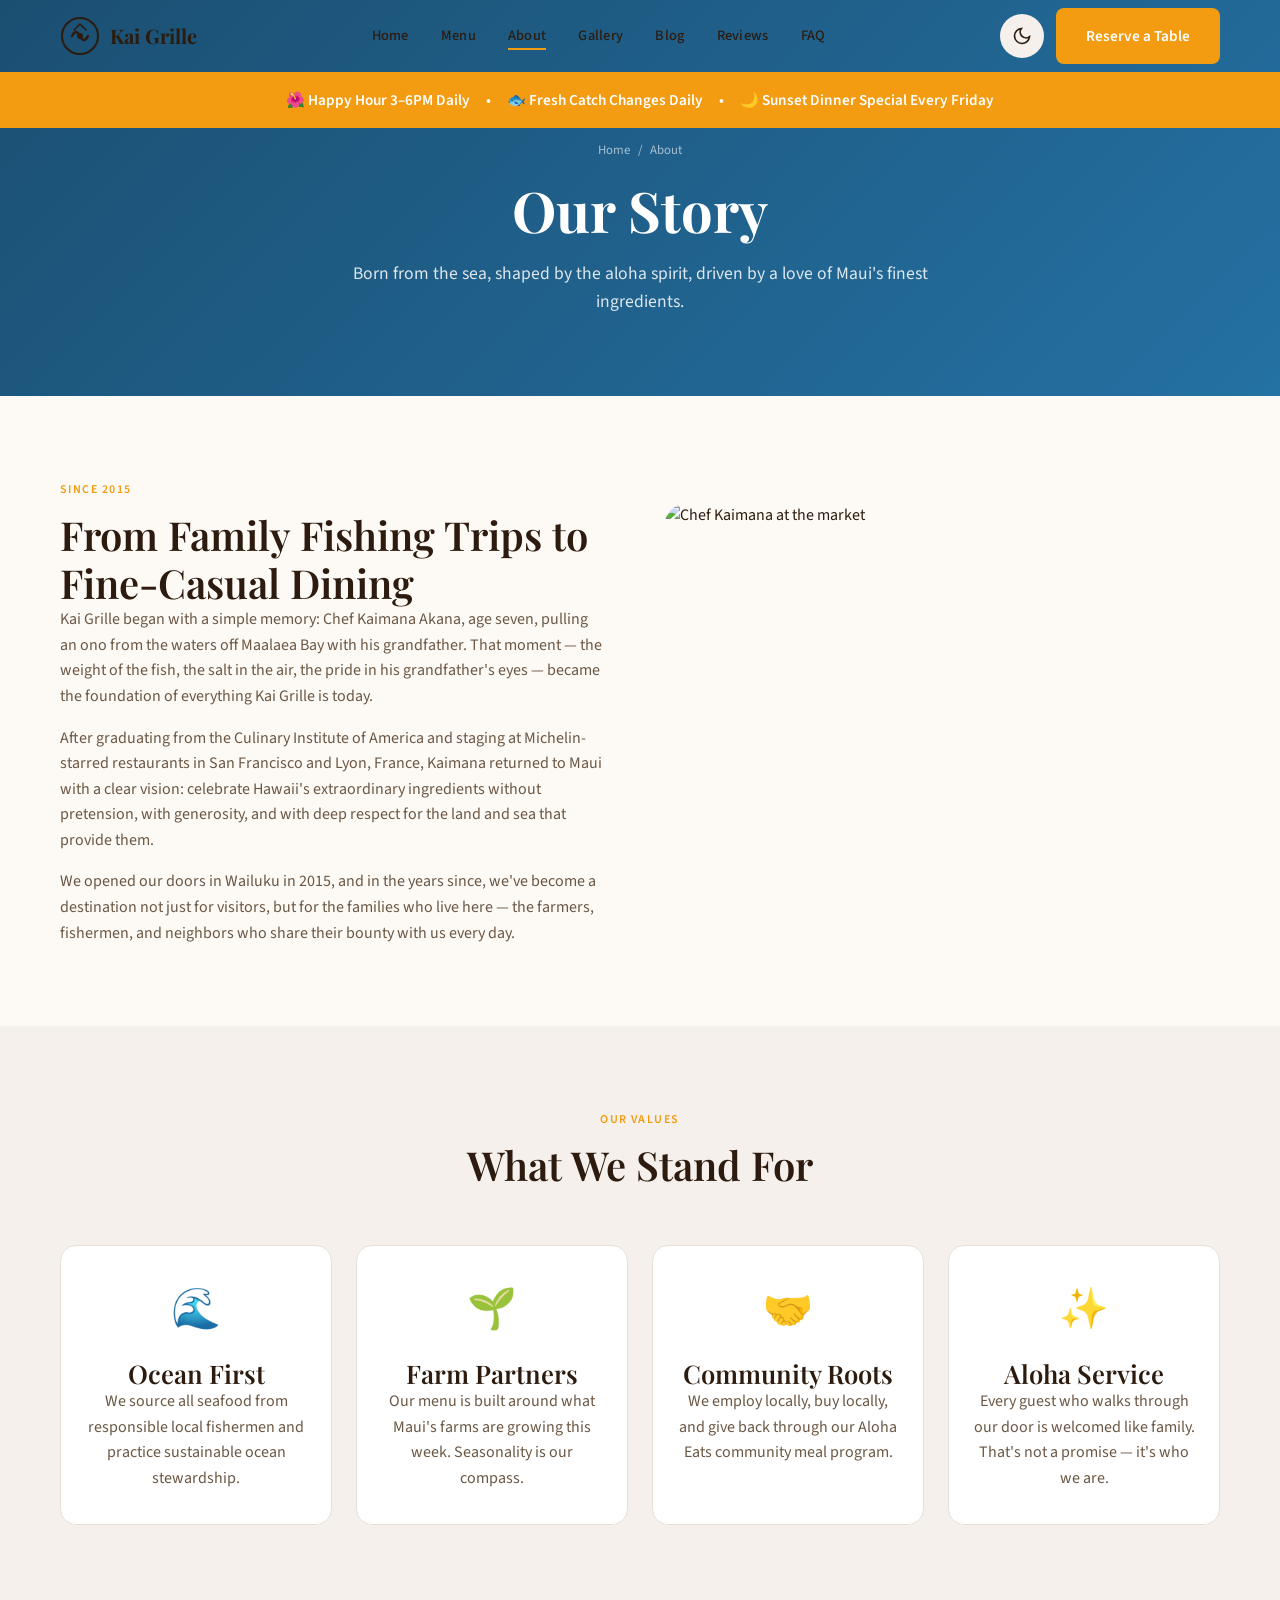
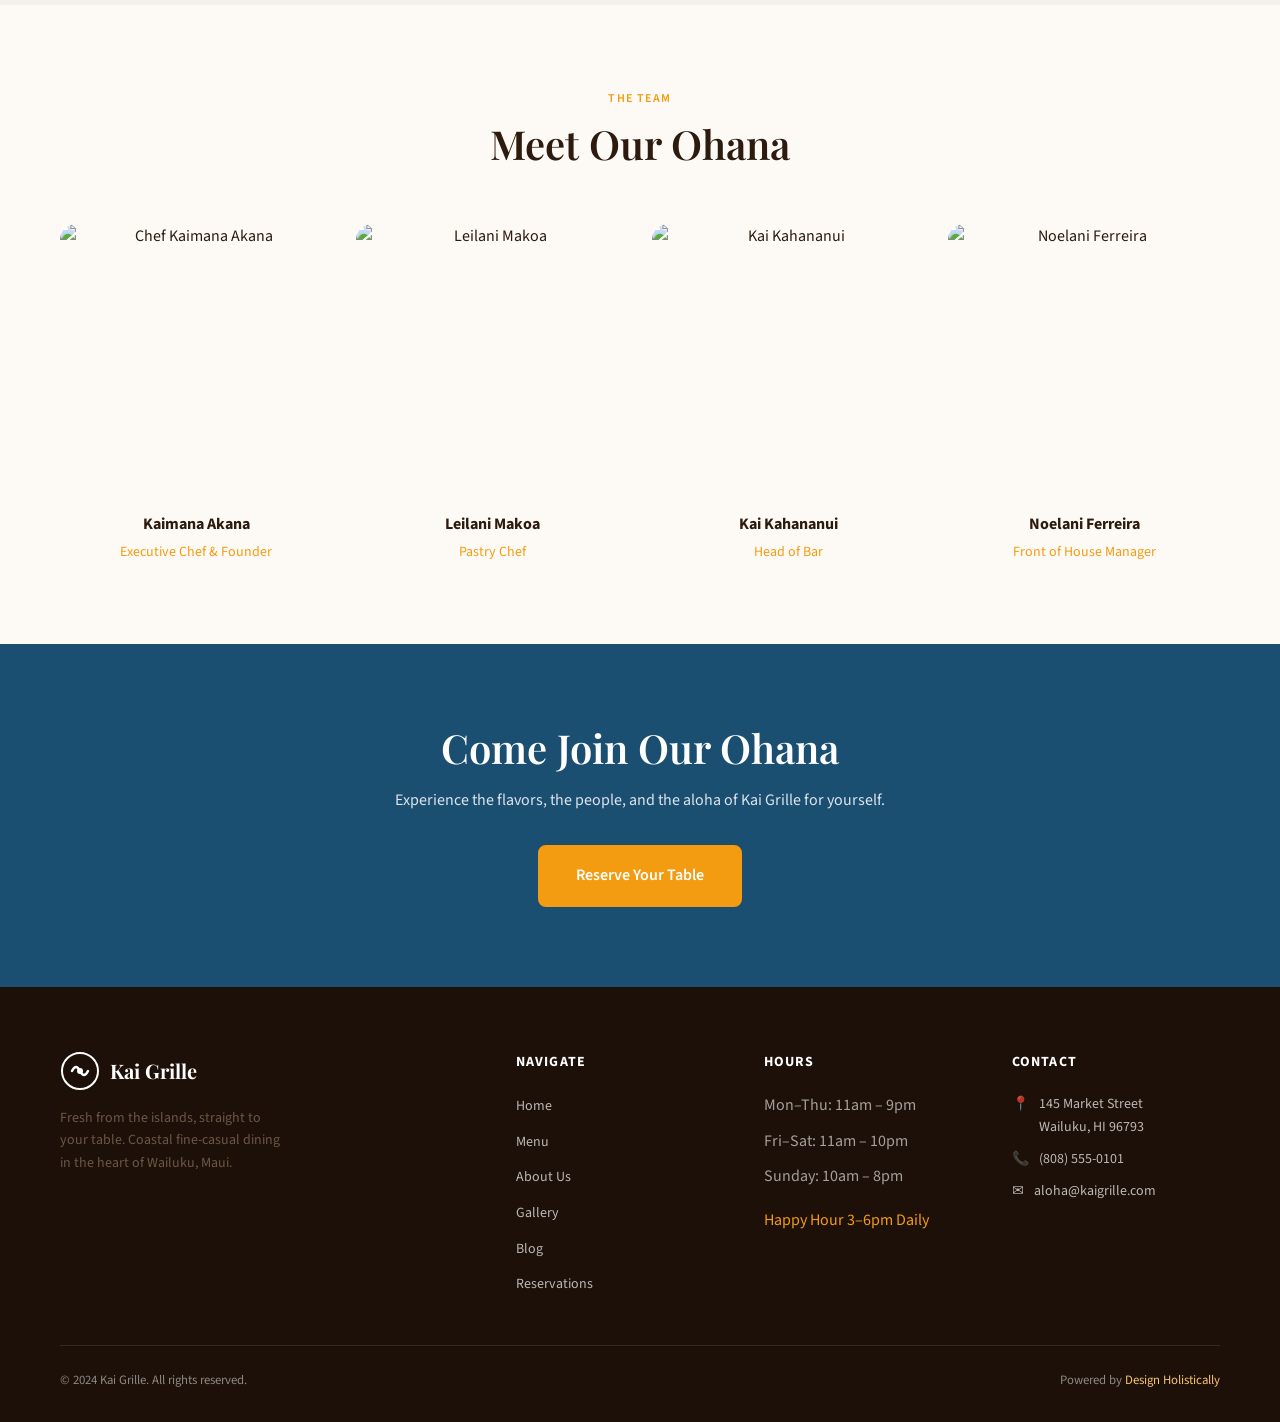
==== about.html @ 3a605d69 "Initial commit: Kai Grille Restaurant — Hawaii sample site (Wailuku, Maui)" ====
<!DOCTYPE html>
<html lang="en" data-theme="light">
<head>
  <meta charset="UTF-8">
  <meta name="viewport" content="width=device-width, initial-scale=1.0">
  <title>About | Kai Grille — Wailuku, Maui</title>
  <meta name="description" content="Kai Grille offers coastal fine-casual dining in Wailuku, Maui. Fresh Hawaiian seafood, farm-to-table ingredients, and warm island hospitality.">
  <meta property="og:title" content="About | Kai Grille">
  <meta property="og:description" content="Fresh from the islands, straight to your table. Coastal fine-casual dining in Wailuku, Maui.">
  <meta property="og:image" content="https://picsum.photos/1200/630?random=1">
  <meta property="og:type" content="restaurant">
  <link rel="icon" href="data:image/svg+xml,<svg xmlns='http://www.w3.org/2000/svg' viewBox='0 0 32 32'><text y='28' font-size='28'>🌊</text></svg>">
  <link rel="stylesheet" href="css/style.css">
  <script type="application/ld+json">
  {
    "@context": "https://schema.org",
    "@type": "Restaurant",
    "name": "Kai Grille",
    "description": "Coastal fine-casual dining in Wailuku, Maui. Fresh Hawaiian seafood and farm-to-table cuisine.",
    "url": "https://kaigrille.com",
    "telephone": "(808) 555-0101",
    "address": {
      "@type": "PostalAddress",
      "streetAddress": "145 Market Street",
      "addressLocality": "Wailuku",
      "addressRegion": "HI",
      "postalCode": "96793",
      "addressCountry": "US"
    },
    "geo": {
      "@type": "GeoCoordinates",
      "latitude": 20.8953,
      "longitude": -156.5076
    },
    "openingHours": ["Mo-Th 11:00-21:00","Fr-Sa 11:00-22:00","Su 10:00-20:00"],
    "servesCuisine": "Hawaiian, Seafood",
    "priceRange": "$$",
    "image": "https://picsum.photos/800/600?random=1"
  }
  </script>
</head>
<body class="page-wrapper">
  <header class="header" id="header">
    <nav class="nav container">
      <a href="index.html" class="nav-logo">
        <svg viewBox="0 0 40 40" fill="none" xmlns="http://www.w3.org/2000/svg" aria-label="Kai Grille Logo">
          <circle cx="20" cy="20" r="18" stroke="currentColor" stroke-width="2"/>
          <path d="M12 20 Q16 12 20 20 Q24 28 28 20" stroke="currentColor" stroke-width="2.5" stroke-linecap="round" fill="none"/>
          <circle cx="20" cy="20" r="3" fill="currentColor"/>
          <path d="M14 14 L20 8 L26 14" stroke="currentColor" stroke-width="1.5" stroke-linecap="round" stroke-linejoin="round" fill="none"/>
        </svg>
        Kai Grille
      </a>
      <ul class="nav-links">
        <li><a href="index.html" >Home</a></li>
        <li><a href="services.html" >Menu</a></li>
        <li><a href="about.html" class='active'>About</a></li>
        <li><a href="gallery.html" >Gallery</a></li>
        <li><a href="blog.html" >Blog</a></li>
        <li><a href="reviews.html" >Reviews</a></li>
        <li><a href="faq.html" >FAQ</a></li>
      </ul>
      <div class="nav-actions">
        <button class="btn-theme" id="themeToggle" aria-label="Toggle dark mode"></button>
        <a href="booking.html" class="btn btn-nav">Reserve a Table</a>
        <button class="hamburger" id="hamburger" aria-label="Menu">
          <span></span><span></span><span></span>
        </button>
      </div>
    </nav>
    <!-- Specials Strip -->
  <div class="specials-strip">
    <div class="specials-inner">
      <span>🌺 Happy Hour 3–6PM Daily</span>
      <span>•</span>
      <span>🐟 Fresh Catch Changes Daily</span>
      <span>•</span>
      <span>🌙 Sunset Dinner Special Every Friday</span>
    </div>
  </div>
</header>
  <nav class="mobile-nav" id="mobileNav">
    <a href="index.html">Home</a>
    <a href="services.html">Menu</a>
    <a href="about.html">About</a>
    <a href="gallery.html">Gallery</a>
    <a href="blog.html">Blog</a>
    <a href="reviews.html">Reviews</a>
    <a href="faq.html">FAQ</a>
    <a href="booking.html" style="color:var(--accent)">Reserve a Table</a>
  </nav>
  <div class="page-hero">
    <div class="container">
      <nav class="breadcrumb"><a href="index.html">Home</a><span>/</span><span>About</span></nav>
      <h1>Our Story</h1>
      <p>Born from the sea, shaped by the aloha spirit, driven by a love of Maui's finest ingredients.</p>
    </div>
  </div>

  <section class="section">
    <div class="container">
      <div class="about-story">
        <div class="fade-up">
          <span class="section-tag">Since 2015</span>
          <h2>From Family Fishing Trips to Fine-Casual Dining</h2>
          <p style="margin-bottom:16px">Kai Grille began with a simple memory: Chef Kaimana Akana, age seven, pulling an ono from the waters off Maalaea Bay with his grandfather. That moment — the weight of the fish, the salt in the air, the pride in his grandfather's eyes — became the foundation of everything Kai Grille is today.</p>
          <p style="margin-bottom:16px">After graduating from the Culinary Institute of America and staging at Michelin-starred restaurants in San Francisco and Lyon, France, Kaimana returned to Maui with a clear vision: celebrate Hawaii's extraordinary ingredients without pretension, with generosity, and with deep respect for the land and sea that provide them.</p>
          <p>We opened our doors in Wailuku in 2015, and in the years since, we've become a destination not just for visitors, but for the families who live here — the farmers, fishermen, and neighbors who share their bounty with us every day.</p>
        </div>
        <div class="fade-up fade-up-delay-2">
          <img src="https://picsum.photos/580/460?random=40" alt="Chef Kaimana at the market">
        </div>
      </div>
    </div>
  </section>

  <section class="section" style="background:var(--gray-100)">
    <div class="container">
      <div class="section-header fade-up">
        <span class="section-tag">Our Values</span>
        <h2>What We Stand For</h2>
      </div>
      <div class="values-grid">
        <div class="value-card fade-up fade-up-delay-1">
          <div class="value-icon">🌊</div>
          <h3>Ocean First</h3>
          <p>We source all seafood from responsible local fishermen and practice sustainable ocean stewardship.</p>
        </div>
        <div class="value-card fade-up fade-up-delay-2">
          <div class="value-icon">🌱</div>
          <h3>Farm Partners</h3>
          <p>Our menu is built around what Maui's farms are growing this week. Seasonality is our compass.</p>
        </div>
        <div class="value-card fade-up fade-up-delay-3">
          <div class="value-icon">🤝</div>
          <h3>Community Roots</h3>
          <p>We employ locally, buy locally, and give back through our Aloha Eats community meal program.</p>
        </div>
        <div class="value-card fade-up fade-up-delay-4">
          <div class="value-icon">✨</div>
          <h3>Aloha Service</h3>
          <p>Every guest who walks through our door is welcomed like family. That's not a promise — it's who we are.</p>
        </div>
      </div>
    </div>
  </section>

  <section class="section">
    <div class="container">
      <div class="section-header fade-up">
        <span class="section-tag">The Team</span>
        <h2>Meet Our Ohana</h2>
      </div>
      <div class="team-grid">
        <div class="team-card fade-up fade-up-delay-1">
          <img class="team-img" src="https://picsum.photos/300/300?random=50" alt="Chef Kaimana Akana">
          <div class="team-name">Kaimana Akana</div>
          <div class="team-role">Executive Chef & Founder</div>
        </div>
        <div class="team-card fade-up fade-up-delay-2">
          <img class="team-img" src="https://picsum.photos/300/300?random=51" alt="Leilani Makoa">
          <div class="team-name">Leilani Makoa</div>
          <div class="team-role">Pastry Chef</div>
        </div>
        <div class="team-card fade-up fade-up-delay-3">
          <img class="team-img" src="https://picsum.photos/300/300?random=52" alt="Kai Kahananui">
          <div class="team-name">Kai Kahananui</div>
          <div class="team-role">Head of Bar</div>
        </div>
        <div class="team-card fade-up fade-up-delay-4">
          <img class="team-img" src="https://picsum.photos/300/300?random=53" alt="Noelani Ferreira">
          <div class="team-name">Noelani Ferreira</div>
          <div class="team-role">Front of House Manager</div>
        </div>
      </div>
    </div>
  </section>

  <div class="cta-band">
    <div class="container">
      <h2 style="color:#fff">Come Join Our Ohana</h2>
      <p>Experience the flavors, the people, and the aloha of Kai Grille for yourself.</p>
      <a href="booking.html" class="btn btn-primary btn-lg">Reserve Your Table</a>
    </div>
  </div>

  <footer class="footer">
    <div class="container">
      <div class="footer-grid">
        <div class="footer-brand">
          <a href="index.html" class="nav-logo" style="color:#fff">
            <svg viewBox="0 0 40 40" fill="none" xmlns="http://www.w3.org/2000/svg" width="36" height="36">
              <circle cx="20" cy="20" r="18" stroke="currentColor" stroke-width="2"/>
              <path d="M12 20 Q16 12 20 20 Q24 28 28 20" stroke="currentColor" stroke-width="2.5" stroke-linecap="round" fill="none"/>
              <circle cx="20" cy="20" r="3" fill="currentColor"/>
            </svg>
            Kai Grille
          </a>
          <p>Fresh from the islands, straight to your table. Coastal fine-casual dining in the heart of Wailuku, Maui.</p>
        </div>
        <div>
          <p class="footer-heading">Navigate</p>
          <ul class="footer-links">
            <li><a href="index.html">Home</a></li>
            <li><a href="services.html">Menu</a></li>
            <li><a href="about.html">About Us</a></li>
            <li><a href="gallery.html">Gallery</a></li>
            <li><a href="blog.html">Blog</a></li>
            <li><a href="booking.html">Reservations</a></li>
          </ul>
        </div>
        <div>
          <p class="footer-heading">Hours</p>
          <ul class="footer-links" style="color:rgba(255,255,255,0.6)">
            <li>Mon–Thu: 11am – 9pm</li>
            <li>Fri–Sat: 11am – 10pm</li>
            <li>Sunday: 10am – 8pm</li>
            <li style="margin-top:8px;color:var(--accent)">Happy Hour 3–6pm Daily</li>
          </ul>
        </div>
        <div>
          <p class="footer-heading">Contact</p>
          <div class="footer-contact-item"><span>📍</span><span>145 Market Street<br>Wailuku, HI 96793</span></div>
          <div class="footer-contact-item"><span>📞</span><a href="tel:8085550101">(808) 555-0101</a></div>
          <div class="footer-contact-item"><span>✉️</span><a href="mailto:aloha@kaigrille.com">aloha@kaigrille.com</a></div>
        </div>
      </div>
      <div class="footer-bottom">
        <p>© 2024 Kai Grille. All rights reserved.</p>
        <p class="powered-by">Powered by <a href="https://designholistically.com" target="_blank">Design Holistically</a></p>
      </div>
    </div>
  </footer>
  <button class="back-to-top" id="backToTop" aria-label="Back to top">↑</button>
  <script src="js/main.js"></script>
</body>
</html>
---- css/style.css ----
@import url('https://fonts.googleapis.com/css2?family=Playfair+Display:ital,wght@0,400;0,600;0,700;1,400&family=Source+Sans+3:wght@300;400;500;600&display=swap');

/* ============================================
   KAI GRILLE — CSS Variables & Base
   ============================================ */
:root {
  --primary: #1B4F72;
  --primary-dark: #154360;
  --primary-light: #2471A3;
  --accent: #F39C12;
  --accent-dark: #D68910;
  --accent-light: #F8C471;
  --white: #FFFFFF;
  --off-white: #FDFAF6;
  --gray-100: #F5F0EB;
  --gray-200: #E8E0D8;
  --gray-300: #C9B99A;
  --gray-500: #8B7355;
  --gray-700: #4A3728;
  --gray-900: #1C1008;
  --text: #2C1B0E;
  --text-light: #6B5744;
  --bg: var(--off-white);
  --surface: var(--white);
  --border: var(--gray-200);
  --shadow-sm: 0 2px 8px rgba(27,79,114,0.08);
  --shadow-md: 0 4px 20px rgba(27,79,114,0.12);
  --shadow-lg: 0 8px 40px rgba(27,79,114,0.16);
  --radius-sm: 4px;
  --radius-md: 8px;
  --radius-lg: 16px;
  --radius-xl: 24px;
  --font-display: 'Playfair Display', Georgia, serif;
  --font-body: 'Source Sans 3', system-ui, sans-serif;
  --transition: 0.3s cubic-bezier(0.4, 0, 0.2, 1);
  --header-h: 110px;
}

[data-theme="dark"] {
  --text: #F5F0EB;
  --text-light: #C9B99A;
  --bg: #0D1B2A;
  --surface: #142436;
  --border: #1E3A52;
  --gray-100: #1A2E42;
  --gray-200: #1E3A52;
  --shadow-sm: 0 2px 8px rgba(0,0,0,0.3);
  --shadow-md: 0 4px 20px rgba(0,0,0,0.4);
  --shadow-lg: 0 8px 40px rgba(0,0,0,0.5);
  --off-white: #0D1B2A;
  --white: #142436;
}

*, *::before, *::after { box-sizing: border-box; margin: 0; padding: 0; }
html { scroll-behavior: smooth; font-size: 16px; }
body {
  font-family: var(--font-body);
  background: var(--bg);
  color: var(--text);
  line-height: 1.6;
  transition: background var(--transition), color var(--transition);
  overflow-x: hidden;
}
img { max-width: 100%; height: auto; display: block; }
a { color: inherit; text-decoration: none; }
button { cursor: pointer; border: none; background: none; font-family: inherit; }
ul { list-style: none; }

/* ============================================
   TYPOGRAPHY
   ============================================ */
h1, h2, h3, h4 {
  font-family: var(--font-display);
  line-height: 1.2;
  color: var(--text);
}
h1 { font-size: clamp(2rem, 5vw, 3.5rem); font-weight: 700; }
h2 { font-size: clamp(1.6rem, 3.5vw, 2.5rem); font-weight: 600; }
h3 { font-size: clamp(1.2rem, 2.5vw, 1.6rem); font-weight: 600; }
h4 { font-size: 1.1rem; font-weight: 600; }
p { font-size: 1rem; color: var(--text-light); max-width: 68ch; }
.lead { font-size: 1.2rem; font-weight: 300; }

/* ============================================
   LAYOUT
   ============================================ */
.container { width: 100%; max-width: 1200px; margin: 0 auto; padding: 0 20px; }
.section { padding: 80px 0; }
.section-sm { padding: 48px 0; }
.section-header { text-align: center; margin-bottom: 56px; }
.section-header p { margin: 16px auto 0; }
.section-tag {
  display: inline-block;
  font-size: 0.75rem;
  font-weight: 600;
  letter-spacing: 0.12em;
  text-transform: uppercase;
  color: var(--accent);
  margin-bottom: 12px;
}
.grid-2 { display: grid; grid-template-columns: 1fr; gap: 32px; }
.grid-3 { display: grid; grid-template-columns: 1fr; gap: 24px; }
.grid-4 { display: grid; grid-template-columns: 1fr 1fr; gap: 16px; }
@media(min-width:768px) {
  .grid-2 { grid-template-columns: 1fr 1fr; }
  .grid-3 { grid-template-columns: repeat(3,1fr); }
}
@media(min-width:1024px) {
  .grid-4 { grid-template-columns: repeat(4,1fr); }
}

/* ============================================
   HEADER / NAV
   ============================================ */
.header {
  position: fixed; top: 0; left: 0; right: 0;
  z-index: 1000;
  transition: background var(--transition), backdrop-filter var(--transition), box-shadow var(--transition);
}
.header.scrolled {
  background: rgba(253,250,246,0.9);
  backdrop-filter: blur(12px);
  box-shadow: var(--shadow-sm);
}
[data-theme="dark"] .header.scrolled { background: rgba(13,27,42,0.9); }
.nav { display: flex; align-items: center; justify-content: space-between; height: 72px; }
.nav-logo {
  display: flex; align-items: center; gap: 10px;
  color: var(--text);
  font-family: var(--font-display);
  font-size: 1.25rem; font-weight: 700;
}
.nav-logo svg { width: 40px; height: 40px; flex-shrink: 0; }
.nav-links { display: none; align-items: center; gap: 32px; }
.nav-links a {
  font-size: 0.9rem; font-weight: 500; letter-spacing: 0.02em;
  color: var(--text); transition: color var(--transition);
  position: relative;
}
.nav-links a::after {
  content: ''; position: absolute; bottom: -4px; left: 0; right: 0;
  height: 2px; background: var(--accent);
  transform: scaleX(0); transition: transform var(--transition);
}
.nav-links a:hover { color: var(--accent); }
.nav-links a:hover::after, .nav-links a.active::after { transform: scaleX(1); }
.nav-actions { display: flex; align-items: center; gap: 12px; }
.btn-theme {
  width: 44px; height: 44px; border-radius: 50%;
  display: flex; align-items: center; justify-content: center;
  background: var(--gray-100); color: var(--text);
  transition: background var(--transition);
}
.btn-theme:hover { background: var(--gray-200); }
.btn-nav {
  display: none;
  padding: 10px 20px; border-radius: var(--radius-md);
  background: var(--accent); color: var(--white);
  font-size: 0.875rem; font-weight: 600;
  transition: background var(--transition), transform var(--transition);
}
.btn-nav:hover { background: var(--accent-dark); transform: translateY(-1px); }
.hamburger {
  width: 44px; height: 44px; display: flex; flex-direction: column;
  align-items: center; justify-content: center; gap: 5px;
  background: var(--gray-100); border-radius: var(--radius-sm);
}
.hamburger span {
  display: block; width: 20px; height: 2px;
  background: var(--text); border-radius: 2px;
  transition: transform var(--transition), opacity var(--transition);
}
.hamburger.open span:nth-child(1) { transform: translateY(7px) rotate(45deg); }
.hamburger.open span:nth-child(2) { opacity: 0; }
.hamburger.open span:nth-child(3) { transform: translateY(-7px) rotate(-45deg); }
.mobile-nav {
  position: fixed; top: var(--header-h); left: 0; right: 0; bottom: 0;
  background: var(--bg); z-index: 999;
  display: flex; flex-direction: column; align-items: center; justify-content: center;
  gap: 32px; padding: 40px;
  opacity: 0; pointer-events: none;
  transform: translateY(-20px);
  transition: opacity var(--transition), transform var(--transition);
}
.mobile-nav.open { opacity: 1; pointer-events: all; transform: translateY(0); }
.mobile-nav a { font-family: var(--font-display); font-size: 1.8rem; color: var(--text); }
.mobile-nav a:hover { color: var(--accent); }
@media(min-width:768px) {
  .nav-links { display: flex; }
  .btn-nav { display: block; }
  .hamburger { display: none; }
}

/* ============================================
   BUTTONS
   ============================================ */
.btn {
  display: inline-flex; align-items: center; justify-content: center; gap: 8px;
  padding: 14px 28px; border-radius: var(--radius-md);
  font-family: var(--font-body); font-size: 0.95rem; font-weight: 600;
  transition: all var(--transition); min-height: 44px;
  cursor: pointer; border: 2px solid transparent;
}
.btn-primary { background: var(--accent); color: var(--white); border-color: var(--accent); }
.btn-primary:hover { background: var(--accent-dark); border-color: var(--accent-dark); transform: translateY(-2px); box-shadow: var(--shadow-md); }
.btn-outline { background: transparent; color: var(--primary); border-color: var(--primary); }
.btn-outline:hover { background: var(--primary); color: var(--white); }
.btn-outline-light { background: transparent; color: var(--white); border-color: rgba(255,255,255,0.6); }
.btn-outline-light:hover { background: rgba(255,255,255,0.15); }
.btn-lg { padding: 16px 36px; font-size: 1rem; }

/* ============================================
   HERO
   ============================================ */
.hero {
  min-height: 100vh; display: flex; align-items: center;
  position: relative; overflow: hidden;
  padding-top: var(--header-h);
}
.hero-bg {
  position: absolute; inset: 0;
  background-image: url('https://picsum.photos/1400/900?random=1');
  background-size: cover; background-position: center;
}
.hero-overlay {
  position: absolute; inset: 0;
  background: linear-gradient(135deg, rgba(27,79,114,0.88) 0%, rgba(27,79,114,0.6) 60%, rgba(243,156,18,0.2) 100%);
}
.hero-content {
  position: relative; z-index: 2;
  padding: 80px 0; max-width: 680px;
}
.hero-tag {
  display: inline-flex; align-items: center; gap: 8px;
  background: rgba(243,156,18,0.2); border: 1px solid rgba(243,156,18,0.4);
  color: var(--accent-light); padding: 6px 16px; border-radius: 100px;
  font-size: 0.8rem; font-weight: 600; letter-spacing: 0.08em; text-transform: uppercase;
  margin-bottom: 24px;
}
.hero h1 { color: #fff; margin-bottom: 20px; text-shadow: 0 2px 20px rgba(0,0,0,0.3); }
.hero .lead { color: rgba(255,255,255,0.9); margin-bottom: 36px; max-width: 52ch; }
.hero-actions { display: flex; gap: 16px; flex-wrap: wrap; }
.hero-badges {
  display: flex; gap: 24px; margin-top: 48px; flex-wrap: wrap;
}
.hero-badge {
  display: flex; align-items: center; gap: 10px;
  color: rgba(255,255,255,0.85); font-size: 0.875rem;
}
.hero-badge-icon {
  width: 40px; height: 40px; background: rgba(255,255,255,0.1);
  border-radius: 50%; display: flex; align-items: center; justify-content: center;
  font-size: 1.1rem;
}

/* ============================================
   CARDS
   ============================================ */
.card {
  background: var(--surface); border-radius: var(--radius-lg);
  overflow: hidden; box-shadow: var(--shadow-sm);
  transition: transform var(--transition), box-shadow var(--transition);
  border: 1px solid var(--border);
}
.card:hover { transform: translateY(-4px); box-shadow: var(--shadow-md); }
.card-img { width: 100%; height: 220px; object-fit: cover; }
.card-body { padding: 24px; }
.card-tag {
  font-size: 0.75rem; font-weight: 600; letter-spacing: 0.1em;
  text-transform: uppercase; color: var(--accent); margin-bottom: 8px;
}
.card-title { font-size: 1.15rem; margin-bottom: 8px; }
.card-text { font-size: 0.9rem; color: var(--text-light); }
.card-price {
  font-family: var(--font-display); font-size: 1.4rem;
  color: var(--primary); font-weight: 700; margin-top: 16px;
}
[data-theme="dark"] .card-price { color: var(--accent); }

/* ============================================
   SERVICES OVERVIEW (Home)
   ============================================ */
.services-grid { display: grid; grid-template-columns: 1fr; gap: 24px; }
@media(min-width:600px) { .services-grid { grid-template-columns: 1fr 1fr; } }
@media(min-width:1024px) { .services-grid { grid-template-columns: repeat(4,1fr); } }
.service-card {
  background: var(--surface); border-radius: var(--radius-lg);
  padding: 32px 24px; text-align: center;
  border: 1px solid var(--border);
  transition: all var(--transition); cursor: pointer;
}
.service-card:hover { background: var(--primary); color: var(--white); box-shadow: var(--shadow-md); transform: translateY(-4px); }
.service-card:hover h3, .service-card:hover p { color: var(--white); }
.service-card:hover .service-icon { background: rgba(255,255,255,0.15); color: var(--white); }
.service-icon {
  width: 64px; height: 64px; border-radius: 50%;
  background: var(--gray-100); display: flex; align-items: center;
  justify-content: center; font-size: 1.8rem; margin: 0 auto 20px;
  transition: all var(--transition);
}

/* ============================================
   TESTIMONIALS
   ============================================ */
.testimonials-grid { display: grid; grid-template-columns: 1fr; gap: 24px; }
@media(min-width:768px) { .testimonials-grid { grid-template-columns: repeat(3,1fr); } }
.testimonial-card {
  background: var(--surface); border-radius: var(--radius-lg);
  padding: 32px; border: 1px solid var(--border);
  position: relative;
}
.testimonial-card::before {
  content: '\201C'; position: absolute; top: 16px; left: 24px;
  font-family: var(--font-display); font-size: 4rem; color: var(--accent);
  opacity: 0.3; line-height: 1;
}
.testimonial-stars { color: var(--accent); font-size: 1rem; margin-bottom: 12px; letter-spacing: 2px; }
.testimonial-text { font-size: 0.95rem; font-style: italic; margin-bottom: 20px; }
.testimonial-author { display: flex; align-items: center; gap: 12px; }
.testimonial-avatar { width: 44px; height: 44px; border-radius: 50%; object-fit: cover; }
.testimonial-name { font-weight: 600; font-size: 0.9rem; }
.testimonial-loc { font-size: 0.8rem; color: var(--text-light); }

/* ============================================
   MENU / PRICING
   ============================================ */
.menu-section { margin-bottom: 56px; }
.menu-category {
  font-family: var(--font-display); font-size: 1.4rem;
  color: var(--primary); border-bottom: 2px solid var(--accent);
  padding-bottom: 8px; margin-bottom: 24px;
}
[data-theme="dark"] .menu-category { color: var(--accent); }
.menu-item {
  display: flex; justify-content: space-between; align-items: flex-start;
  padding: 16px 0; border-bottom: 1px dashed var(--border);
  gap: 16px;
}
.menu-item-info h4 { margin-bottom: 4px; }
.menu-item-info p { font-size: 0.875rem; max-width: 50ch; }
.menu-price {
  font-family: var(--font-display); font-weight: 700;
  color: var(--accent); font-size: 1.1rem; white-space: nowrap;
}

/* ============================================
   GALLERY
   ============================================ */
.gallery-grid { display: grid; grid-template-columns: 1fr 1fr; gap: 8px; }
@media(min-width:768px) { .gallery-grid { grid-template-columns: repeat(3,1fr); gap: 12px; } }
@media(min-width:1024px) { .gallery-grid { grid-template-columns: repeat(4,1fr); gap: 16px; } }
.gallery-item {
  border-radius: var(--radius-md); overflow: hidden;
  aspect-ratio: 1; cursor: pointer; position: relative;
}
.gallery-item img { width: 100%; height: 100%; object-fit: cover; transition: transform 0.4s ease; }
.gallery-item:hover img { transform: scale(1.08); }
.gallery-item-overlay {
  position: absolute; inset: 0;
  background: linear-gradient(to top, rgba(27,79,114,0.7) 0%, transparent 60%);
  opacity: 0; transition: opacity var(--transition);
  display: flex; align-items: flex-end; padding: 16px;
}
.gallery-item:hover .gallery-item-overlay { opacity: 1; }
.gallery-item-overlay span { color: #fff; font-size: 0.875rem; font-weight: 500; }

/* ============================================
   BLOG
   ============================================ */
.blog-grid { display: grid; grid-template-columns: 1fr; gap: 32px; }
@media(min-width:640px) { .blog-grid { grid-template-columns: 1fr 1fr; } }
@media(min-width:1024px) { .blog-grid { grid-template-columns: repeat(3,1fr); } }
.blog-card { background: var(--surface); border-radius: var(--radius-lg); overflow: hidden; border: 1px solid var(--border); transition: all var(--transition); }
.blog-card:hover { transform: translateY(-4px); box-shadow: var(--shadow-md); }
.blog-card-img { width: 100%; height: 200px; object-fit: cover; }
.blog-card-body { padding: 24px; }
.blog-card-meta { font-size: 0.8rem; color: var(--text-light); margin-bottom: 8px; }
.blog-card-title { font-size: 1.1rem; margin-bottom: 10px; line-height: 1.3; }
.blog-card-excerpt { font-size: 0.875rem; color: var(--text-light); }
.blog-card-link { display: inline-flex; align-items: center; gap: 4px; color: var(--accent); font-size: 0.875rem; font-weight: 600; margin-top: 16px; }

/* ============================================
   BOOKING FORM
   ============================================ */
.booking-steps { display: flex; justify-content: center; gap: 0; margin-bottom: 48px; }
.step-indicator {
  display: flex; flex-direction: column; align-items: center; gap: 8px;
  position: relative; flex: 1; max-width: 160px;
}
.step-indicator::after {
  content: ''; position: absolute; top: 20px; left: 60%; right: -40%;
  height: 2px; background: var(--border);
}
.step-indicator:last-child::after { display: none; }
.step-indicator.active::after, .step-indicator.done::after { background: var(--accent); }
.step-num {
  width: 40px; height: 40px; border-radius: 50%;
  display: flex; align-items: center; justify-content: center;
  font-weight: 700; font-size: 0.9rem; z-index: 1;
  background: var(--gray-200); color: var(--text-light);
  transition: all var(--transition);
}
.step-indicator.active .step-num { background: var(--accent); color: #fff; }
.step-indicator.done .step-num { background: var(--primary); color: #fff; }
.step-label { font-size: 0.75rem; font-weight: 500; color: var(--text-light); text-align: center; }
.step-panel { display: none; }
.step-panel.active { display: block; }
.form-group { margin-bottom: 20px; }
.form-group label { display: block; font-weight: 600; font-size: 0.875rem; margin-bottom: 6px; }
.form-group input, .form-group select, .form-group textarea {
  width: 100%; padding: 12px 16px; border-radius: var(--radius-md);
  border: 2px solid var(--border); background: var(--surface);
  color: var(--text); font-family: var(--font-body); font-size: 0.95rem;
  transition: border-color var(--transition);
  min-height: 44px;
}
.form-group input:focus, .form-group select:focus, .form-group textarea:focus {
  outline: none; border-color: var(--primary);
}
[data-theme="dark"] .form-group input, [data-theme="dark"] .form-group select, [data-theme="dark"] .form-group textarea { background: var(--gray-100); }
.service-options { display: grid; grid-template-columns: 1fr; gap: 12px; }
@media(min-width:640px) { .service-options { grid-template-columns: 1fr 1fr; } }
.service-option {
  border: 2px solid var(--border); border-radius: var(--radius-md);
  padding: 16px; cursor: pointer; transition: all var(--transition);
}
.service-option:hover { border-color: var(--accent); }
.service-option.selected { border-color: var(--accent); background: rgba(243,156,18,0.08); }
.service-option h4 { margin-bottom: 4px; }
.service-option p { font-size: 0.8rem; }
.time-slots { display: grid; grid-template-columns: repeat(3,1fr); gap: 8px; }
@media(min-width:640px) { .time-slots { grid-template-columns: repeat(4,1fr); } }
.time-slot {
  padding: 10px; text-align: center; border: 2px solid var(--border);
  border-radius: var(--radius-md); cursor: pointer; font-size: 0.85rem;
  font-weight: 500; transition: all var(--transition); min-height: 44px;
  display: flex; align-items: center; justify-content: center;
}
.time-slot:hover { border-color: var(--accent); }
.time-slot.selected { background: var(--accent); border-color: var(--accent); color: #fff; }
.time-slot.unavailable { opacity: 0.4; cursor: not-allowed; }
.booking-summary {
  background: var(--gray-100); border-radius: var(--radius-lg); padding: 24px;
  border: 1px solid var(--border);
}
.booking-summary h3 { margin-bottom: 16px; }
.summary-row { display: flex; justify-content: space-between; padding: 8px 0; border-bottom: 1px solid var(--border); font-size: 0.9rem; }
.summary-row:last-child { border: none; font-weight: 700; font-size: 1rem; color: var(--primary); }
.confirmation-box { text-align: center; padding: 48px 24px; }
.confirmation-icon { font-size: 4rem; margin-bottom: 16px; }

/* ============================================
   FAQ
   ============================================ */
.faq-list { max-width: 800px; margin: 0 auto; }
.faq-item { border-bottom: 1px solid var(--border); }
.faq-question {
  width: 100%; text-align: left; padding: 20px 0;
  display: flex; justify-content: space-between; align-items: center; gap: 16px;
  font-family: var(--font-display); font-size: 1rem; font-weight: 600;
  color: var(--text); cursor: pointer; min-height: 44px;
}
.faq-question span { flex: 1; }
.faq-icon { font-size: 1.2rem; color: var(--accent); transition: transform var(--transition); flex-shrink: 0; }
.faq-item.open .faq-icon { transform: rotate(45deg); }
.faq-answer { max-height: 0; overflow: hidden; transition: max-height 0.4s ease, padding 0.3s ease; }
.faq-answer-inner { padding-bottom: 20px; font-size: 0.95rem; color: var(--text-light); }

/* ============================================
   REVIEWS
   ============================================ */
.reviews-summary {
  display: flex; align-items: center; gap: 32px; flex-wrap: wrap;
  padding: 32px; background: var(--surface); border-radius: var(--radius-lg);
  border: 1px solid var(--border); margin-bottom: 40px;
}
.review-score { font-family: var(--font-display); font-size: 4rem; font-weight: 700; color: var(--primary); line-height: 1; }
[data-theme="dark"] .review-score { color: var(--accent); }
.review-stars-big { font-size: 1.5rem; color: var(--accent); letter-spacing: 3px; margin: 4px 0; }
.reviews-grid { display: grid; grid-template-columns: 1fr; gap: 24px; }
@media(min-width:640px) { .reviews-grid { grid-template-columns: 1fr 1fr; } }
@media(min-width:1024px) { .reviews-grid { grid-template-columns: repeat(3,1fr); } }
.review-card {
  background: var(--surface); border-radius: var(--radius-lg);
  padding: 24px; border: 1px solid var(--border);
}
.review-header { display: flex; align-items: center; gap: 12px; margin-bottom: 12px; }
.review-avatar { width: 44px; height: 44px; border-radius: 50%; object-fit: cover; }
.review-name { font-weight: 600; font-size: 0.9rem; }
.review-date { font-size: 0.75rem; color: var(--text-light); }
.review-stars { color: var(--accent); font-size: 0.875rem; letter-spacing: 1px; }
.review-text { font-size: 0.9rem; color: var(--text-light); line-height: 1.6; }
.google-badge {
  display: inline-flex; align-items: center; gap: 8px;
  background: var(--surface); border: 1px solid var(--border);
  border-radius: 100px; padding: 8px 16px; font-size: 0.8rem; font-weight: 600;
  margin-bottom: 24px;
}

/* ============================================
   ABOUT PAGE
   ============================================ */
.about-hero {
  background: var(--primary); color: #fff;
  padding: 140px 0 80px;
}
.about-hero h1 { color: #fff; }
.about-story { display: grid; grid-template-columns: 1fr; gap: 48px; align-items: center; }
@media(min-width:768px) { .about-story { grid-template-columns: 1fr 1fr; } }
.about-story img { border-radius: var(--radius-xl); width: 100%; aspect-ratio: 4/3; object-fit: cover; }
.values-grid { display: grid; grid-template-columns: 1fr; gap: 24px; }
@media(min-width:640px) { .values-grid { grid-template-columns: 1fr 1fr; } }
@media(min-width:1024px) { .values-grid { grid-template-columns: repeat(4,1fr); } }
.value-card {
  text-align: center; padding: 32px 24px;
  background: var(--surface); border-radius: var(--radius-lg);
  border: 1px solid var(--border);
}
.value-icon { font-size: 2.5rem; margin-bottom: 16px; }
.team-grid { display: grid; grid-template-columns: 1fr 1fr; gap: 24px; }
@media(min-width:768px) { .team-grid { grid-template-columns: repeat(3,1fr); } }
@media(min-width:1024px) { .team-grid { grid-template-columns: repeat(4,1fr); } }
.team-card { text-align: center; }
.team-img { width: 100%; aspect-ratio: 1; object-fit: cover; border-radius: var(--radius-lg); margin-bottom: 16px; }
.team-name { font-weight: 700; margin-bottom: 4px; }
.team-role { font-size: 0.875rem; color: var(--accent); }

/* ============================================
   ADMIN
   ============================================ */
.admin-login {
  min-height: 100vh; display: flex; align-items: center; justify-content: center;
  background: var(--primary);
}
.admin-login-box {
  background: var(--surface); border-radius: var(--radius-xl);
  padding: 48px; max-width: 420px; width: 100%; margin: 20px;
  box-shadow: var(--shadow-lg);
}
.admin-login-logo { text-align: center; margin-bottom: 32px; }
.admin-panel { display: none; }
.admin-header {
  background: var(--primary); color: #fff;
  padding: 0 32px; height: 64px;
  display: flex; align-items: center; justify-content: space-between;
}
.admin-content { padding: 32px 20px; max-width: 1200px; margin: 0 auto; }
.stats-grid { display: grid; grid-template-columns: 1fr 1fr; gap: 16px; margin-bottom: 32px; }
@media(min-width:640px) { .stats-grid { grid-template-columns: repeat(4,1fr); } }
.stat-card {
  background: var(--surface); border-radius: var(--radius-lg);
  padding: 24px; border: 1px solid var(--border); text-align: center;
}
.stat-value { font-family: var(--font-display); font-size: 2rem; font-weight: 700; color: var(--primary); }
[data-theme="dark"] .stat-value { color: var(--accent); }
.stat-label { font-size: 0.8rem; color: var(--text-light); margin-top: 4px; }
.admin-table { width: 100%; border-collapse: collapse; }
.admin-table th { background: var(--gray-100); padding: 12px 16px; text-align: left; font-size: 0.8rem; font-weight: 600; text-transform: uppercase; letter-spacing: 0.05em; }
.admin-table td { padding: 12px 16px; border-bottom: 1px solid var(--border); font-size: 0.875rem; }
.badge { display: inline-block; padding: 4px 10px; border-radius: 100px; font-size: 0.75rem; font-weight: 600; }
.badge-pending { background: rgba(243,156,18,0.15); color: #B7770D; }
.badge-confirmed { background: rgba(39,174,96,0.15); color: #1E8449; }
.badge-new { background: rgba(27,79,114,0.15); color: var(--primary); }
.admin-section { background: var(--surface); border-radius: var(--radius-lg); padding: 24px; border: 1px solid var(--border); margin-bottom: 24px; overflow-x: auto; }
.admin-section-title { font-family: var(--font-display); font-size: 1.2rem; margin-bottom: 20px; }

/* ============================================
   CTA BAND
   ============================================ */
.cta-band {
  background: var(--primary);
  padding: 80px 0;
  text-align: center;
}
.cta-band h2, .cta-band p { color: #fff; }
.cta-band p { margin: 16px auto 32px; opacity: 0.85; }

/* ============================================
   FOOTER
   ============================================ */
.footer { background: var(--gray-900); color: rgba(255,255,255,0.7); padding: 64px 0 32px; }
.footer-grid { display: grid; grid-template-columns: 1fr; gap: 40px; margin-bottom: 48px; }
@media(min-width:768px) { .footer-grid { grid-template-columns: 2fr 1fr 1fr 1fr; } }
.footer-brand .nav-logo { color: #fff; margin-bottom: 16px; }
.footer-brand p { font-size: 0.875rem; max-width: 32ch; }
.footer-heading { color: #fff; font-size: 0.875rem; font-weight: 700; letter-spacing: 0.08em; text-transform: uppercase; margin-bottom: 20px; }
.footer-links { display: flex; flex-direction: column; gap: 10px; }
.footer-links a { font-size: 0.875rem; transition: color var(--transition); }
.footer-links a:hover { color: var(--accent); }
.footer-contact-item { display: flex; gap: 10px; font-size: 0.875rem; margin-bottom: 10px; align-items: flex-start; }
.footer-bottom {
  padding-top: 24px; border-top: 1px solid rgba(255,255,255,0.1);
  display: flex; justify-content: space-between; align-items: center;
  flex-wrap: wrap; gap: 16px;
}
.footer-bottom p { font-size: 0.8rem; max-width: none; color: rgba(255,255,255,0.5); }
.footer-bottom a { color: var(--accent); }
.powered-by { font-size: 0.8rem; color: rgba(255,255,255,0.4); }
.powered-by a { color: var(--accent-light); }

/* ============================================
   BACK TO TOP
   ============================================ */
.back-to-top {
  position: fixed; bottom: 24px; right: 24px;
  width: 48px; height: 48px; border-radius: 50%;
  background: var(--accent); color: #fff;
  display: flex; align-items: center; justify-content: center;
  font-size: 1.2rem; box-shadow: var(--shadow-md);
  opacity: 0; transform: translateY(16px);
  transition: all var(--transition); z-index: 500;
  cursor: pointer;
}
.back-to-top.visible { opacity: 1; transform: translateY(0); }
.back-to-top:hover { background: var(--accent-dark); transform: translateY(-2px); }

/* ============================================
   ANIMATIONS
   ============================================ */
.fade-up {
  opacity: 0; transform: translateY(32px);
  transition: opacity 0.6s ease, transform 0.6s ease;
}
.fade-up.visible { opacity: 1; transform: translateY(0); }
.fade-up-delay-1 { transition-delay: 0.1s; }
.fade-up-delay-2 { transition-delay: 0.2s; }
.fade-up-delay-3 { transition-delay: 0.3s; }
.fade-up-delay-4 { transition-delay: 0.4s; }

/* ============================================
   PAGE HERO (inner pages)
   ============================================ */
.page-hero {
  background: linear-gradient(135deg, var(--primary) 0%, var(--primary-light) 100%);
  padding: 140px 0 80px; text-align: center;
}
.page-hero h1 { color: #fff; margin-bottom: 16px; }
.page-hero p { color: rgba(255,255,255,0.85); margin: 0 auto; font-size: 1.1rem; }
.breadcrumb {
  display: flex; align-items: center; justify-content: center; gap: 8px;
  font-size: 0.8rem; color: rgba(255,255,255,0.6); margin-bottom: 16px;
}
.breadcrumb a { color: rgba(255,255,255,0.6); }
.breadcrumb a:hover { color: var(--accent); }

/* ============================================
   BLOG POST
   ============================================ */
.blog-post-header {
  background: linear-gradient(135deg, var(--primary) 0%, var(--primary-light) 100%);
  padding: 140px 0 80px;
}
.blog-post-header h1 { color: #fff; max-width: 800px; }
.blog-post-meta { color: rgba(255,255,255,0.7); margin-top: 16px; font-size: 0.9rem; }
.blog-post-content { max-width: 800px; margin: 0 auto; padding: 60px 20px; }
.blog-post-content h2 { font-size: 1.6rem; margin: 40px 0 16px; color: var(--primary); }
[data-theme="dark"] .blog-post-content h2 { color: var(--accent); }
.blog-post-content p { margin-bottom: 20px; font-size: 1.05rem; line-height: 1.8; }
.blog-post-content img { border-radius: var(--radius-lg); margin: 32px 0; width: 100%; }
.blog-post-content ul { padding-left: 24px; margin-bottom: 20px; }
.blog-post-content ul li { margin-bottom: 8px; font-size: 1.05rem; color: var(--text-light); }

/* ============================================
   TRUST BADGES
   ============================================ */
.trust-strip {
  background: var(--gray-100); border-top: 1px solid var(--border);
  border-bottom: 1px solid var(--border); padding: 24px 0;
}
.trust-items { display: flex; align-items: center; justify-content: center; gap: 32px; flex-wrap: wrap; }
.trust-item { display: flex; align-items: center; gap: 10px; font-size: 0.875rem; font-weight: 500; color: var(--text-light); }
.trust-item span { font-size: 1.3rem; }

/* Utility */
.text-center { text-align: center; }
.text-accent { color: var(--accent); }
.mt-8 { margin-top: 8px; }
.mt-16 { margin-top: 16px; }
.mt-24 { margin-top: 24px; }
.mt-32 { margin-top: 32px; }
.mb-8 { margin-bottom: 8px; }
.mb-16 { margin-bottom: 16px; }
.mb-32 { margin-bottom: 32px; }
.divider { height: 1px; background: var(--border); margin: 48px 0; }
.highlight { color: var(--accent); }

/* Page transition */
.page-wrapper { animation: fadeIn 0.4s ease; }
@keyframes fadeIn { from { opacity: 0; } to { opacity: 1; } }

/* About teaser section */
.about-teaser { display: grid; grid-template-columns: 1fr; gap: 48px; align-items: center; }
@media(min-width:768px) { .about-teaser { grid-template-columns: 1fr 1fr; } }
.about-teaser img { border-radius: var(--radius-xl); width: 100%; }

/* Specials strip */
.specials-strip { background: var(--accent); padding: 16px 0; }
.specials-inner { display: flex; align-items: center; justify-content: center; gap: 16px; flex-wrap: wrap; color: var(--white); font-weight: 600; font-size: 0.95rem; }

/* Awards badges */
.awards-row { display: flex; gap: 16px; flex-wrap: wrap; justify-content: center; }
.award-badge {
  background: var(--surface); border: 2px solid var(--accent);
  border-radius: var(--radius-md); padding: 16px 20px; text-align: center;
  min-width: 120px;
}
.award-badge .award-icon { font-size: 1.8rem; margin-bottom: 8px; }
.award-badge p { font-size: 0.75rem; color: var(--text-light); }
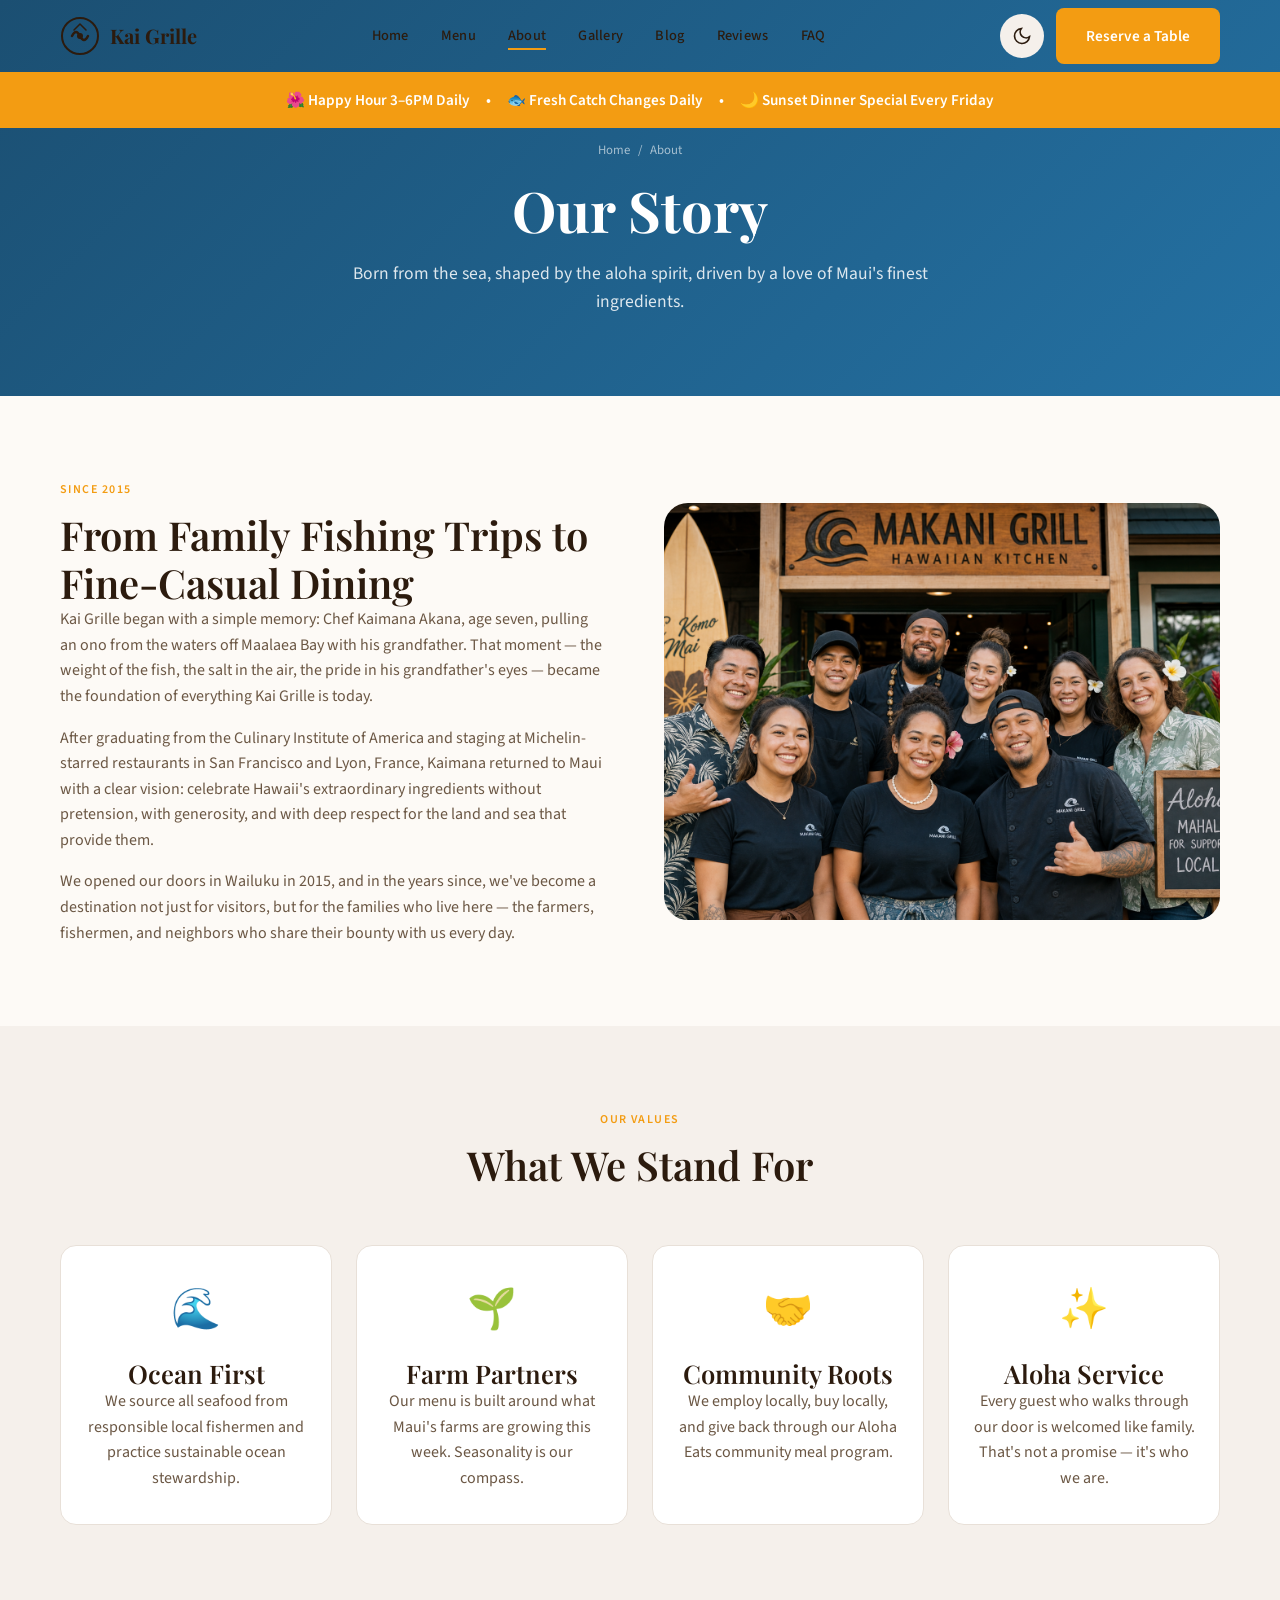
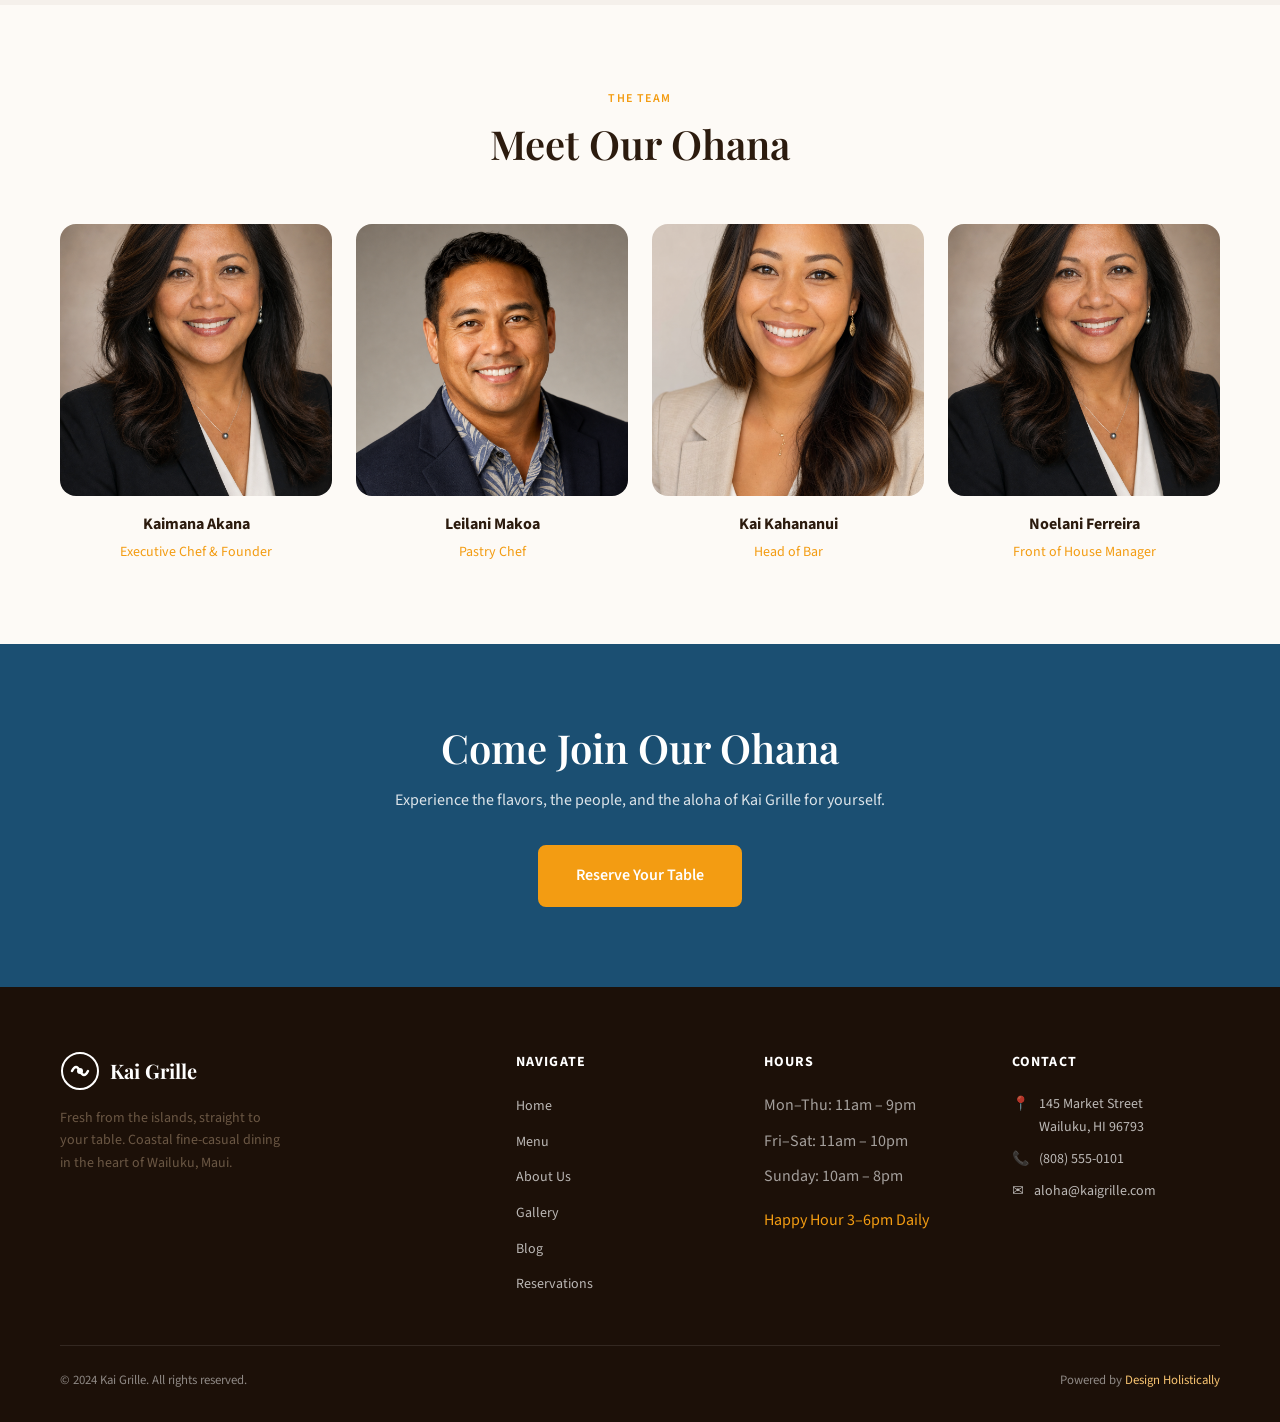
==== commit c9004568: "Initial commit: Kai Grille Restaurant — Hawaii sample site (Wailuku, Maui)" ====
--- a/about.html
+++ b/about.html
@@ -7,7 +7,7 @@
   <meta name="description" content="Kai Grille offers coastal fine-casual dining in Wailuku, Maui. Fresh Hawaiian seafood, farm-to-table ingredients, and warm island hospitality.">
   <meta property="og:title" content="About | Kai Grille">
   <meta property="og:description" content="Fresh from the islands, straight to your table. Coastal fine-casual dining in Wailuku, Maui.">
-  <meta property="og:image" content="https://picsum.photos/1200/630?random=1">
+  <meta property="og:image" content="images/hero.png">
   <meta property="og:type" content="restaurant">
   <link rel="icon" href="data:image/svg+xml,<svg xmlns='http://www.w3.org/2000/svg' viewBox='0 0 32 32'><text y='28' font-size='28'>🌊</text></svg>">
   <link rel="stylesheet" href="css/style.css">
@@ -35,7 +35,7 @@
     "openingHours": ["Mo-Th 11:00-21:00","Fr-Sa 11:00-22:00","Su 10:00-20:00"],
     "servesCuisine": "Hawaiian, Seafood",
     "priceRange": "$$",
-    "image": "https://picsum.photos/800/600?random=1"
+    "image": "images/hero.png"
   }
   </script>
 </head>
@@ -108,7 +108,7 @@
           <p>We opened our doors in Wailuku in 2015, and in the years since, we've become a destination not just for visitors, but for the families who live here — the farmers, fishermen, and neighbors who share their bounty with us every day.</p>
         </div>
         <div class="fade-up fade-up-delay-2">
-          <img src="https://picsum.photos/580/460?random=40" alt="Chef Kaimana at the market">
+          <img src="images/about.png" alt="Chef Kaimana at the market">
         </div>
       </div>
     </div>
@@ -153,22 +153,22 @@
       </div>
       <div class="team-grid">
         <div class="team-card fade-up fade-up-delay-1">
-          <img class="team-img" src="https://picsum.photos/300/300?random=50" alt="Chef Kaimana Akana">
+          <img class="team-img" src="images/avatar-1.png" alt="Chef Kaimana Akana">
           <div class="team-name">Kaimana Akana</div>
           <div class="team-role">Executive Chef & Founder</div>
         </div>
         <div class="team-card fade-up fade-up-delay-2">
-          <img class="team-img" src="https://picsum.photos/300/300?random=51" alt="Leilani Makoa">
+          <img class="team-img" src="images/avatar-2.png" alt="Leilani Makoa">
           <div class="team-name">Leilani Makoa</div>
           <div class="team-role">Pastry Chef</div>
         </div>
         <div class="team-card fade-up fade-up-delay-3">
-          <img class="team-img" src="https://picsum.photos/300/300?random=52" alt="Kai Kahananui">
+          <img class="team-img" src="images/avatar-3.png" alt="Kai Kahananui">
           <div class="team-name">Kai Kahananui</div>
           <div class="team-role">Head of Bar</div>
         </div>
         <div class="team-card fade-up fade-up-delay-4">
-          <img class="team-img" src="https://picsum.photos/300/300?random=53" alt="Noelani Ferreira">
+          <img class="team-img" src="images/avatar-1.png" alt="Noelani Ferreira">
           <div class="team-name">Noelani Ferreira</div>
           <div class="team-role">Front of House Manager</div>
         </div>
